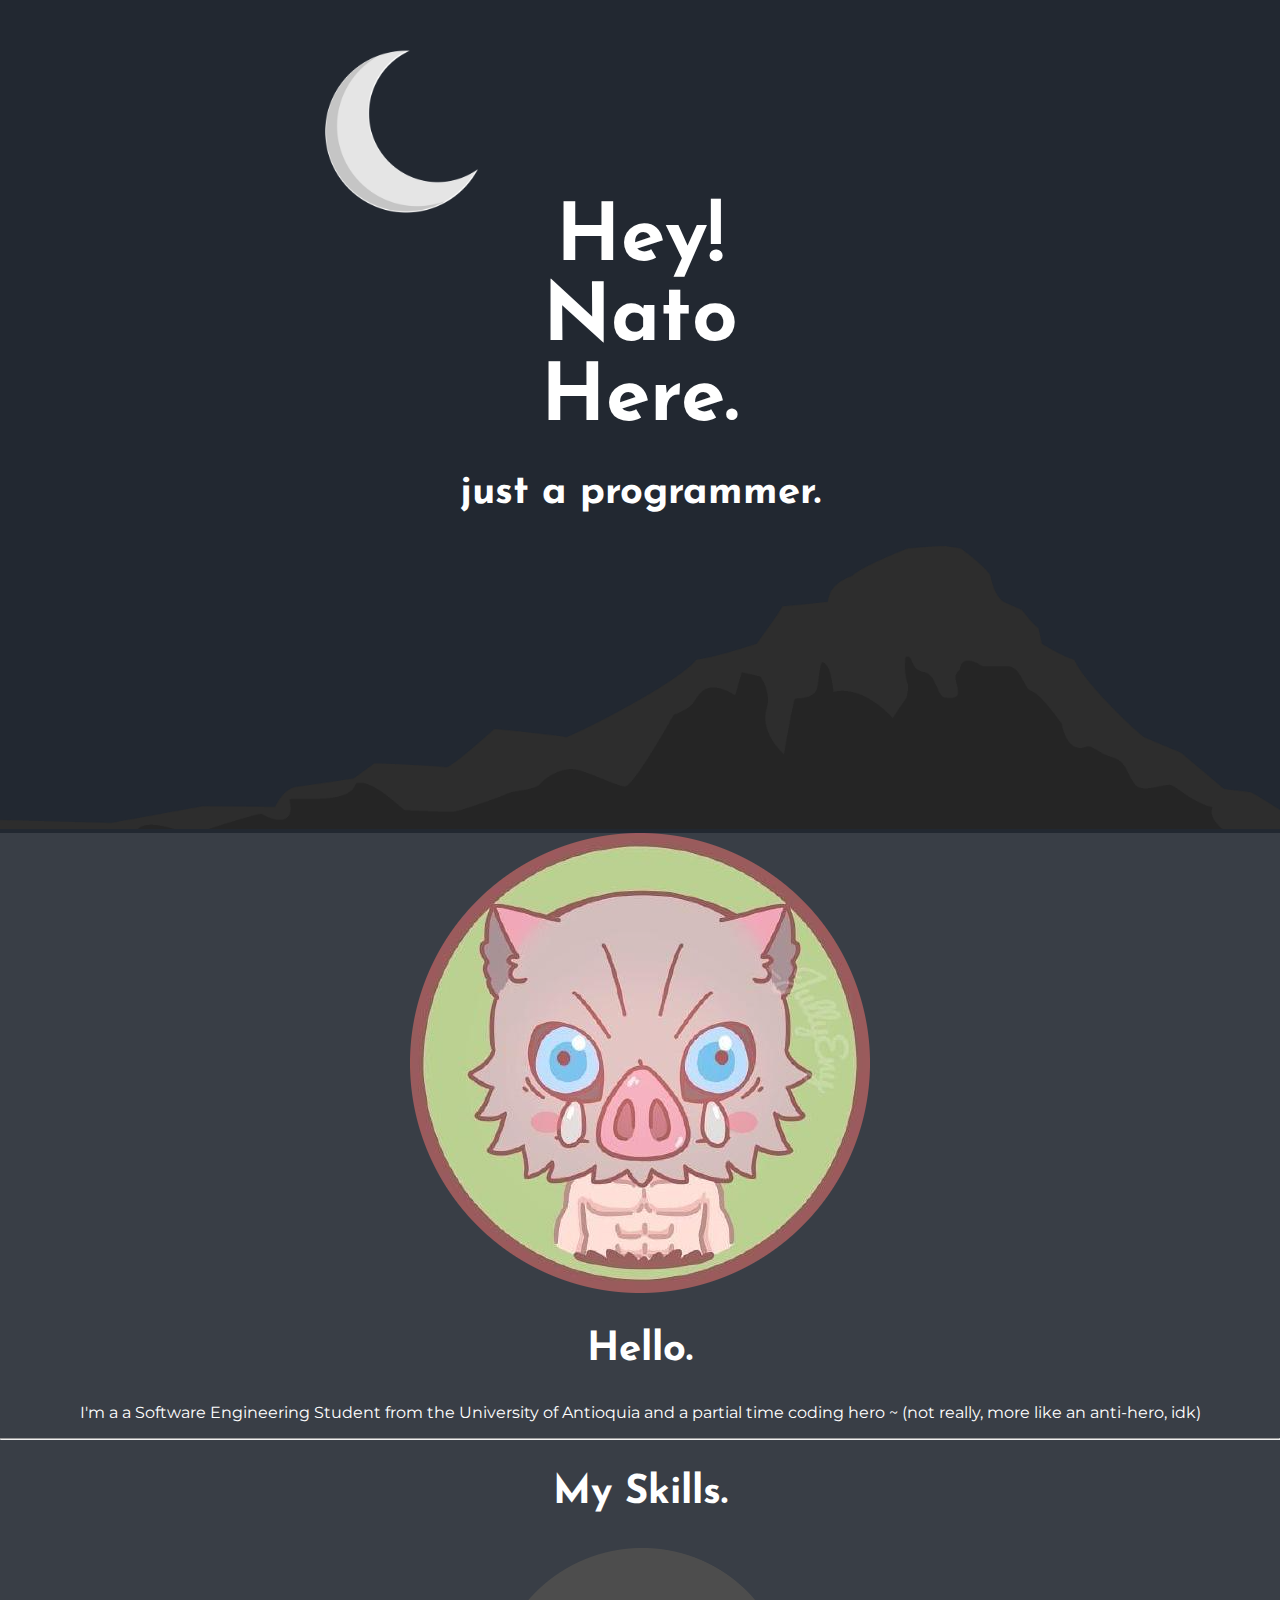
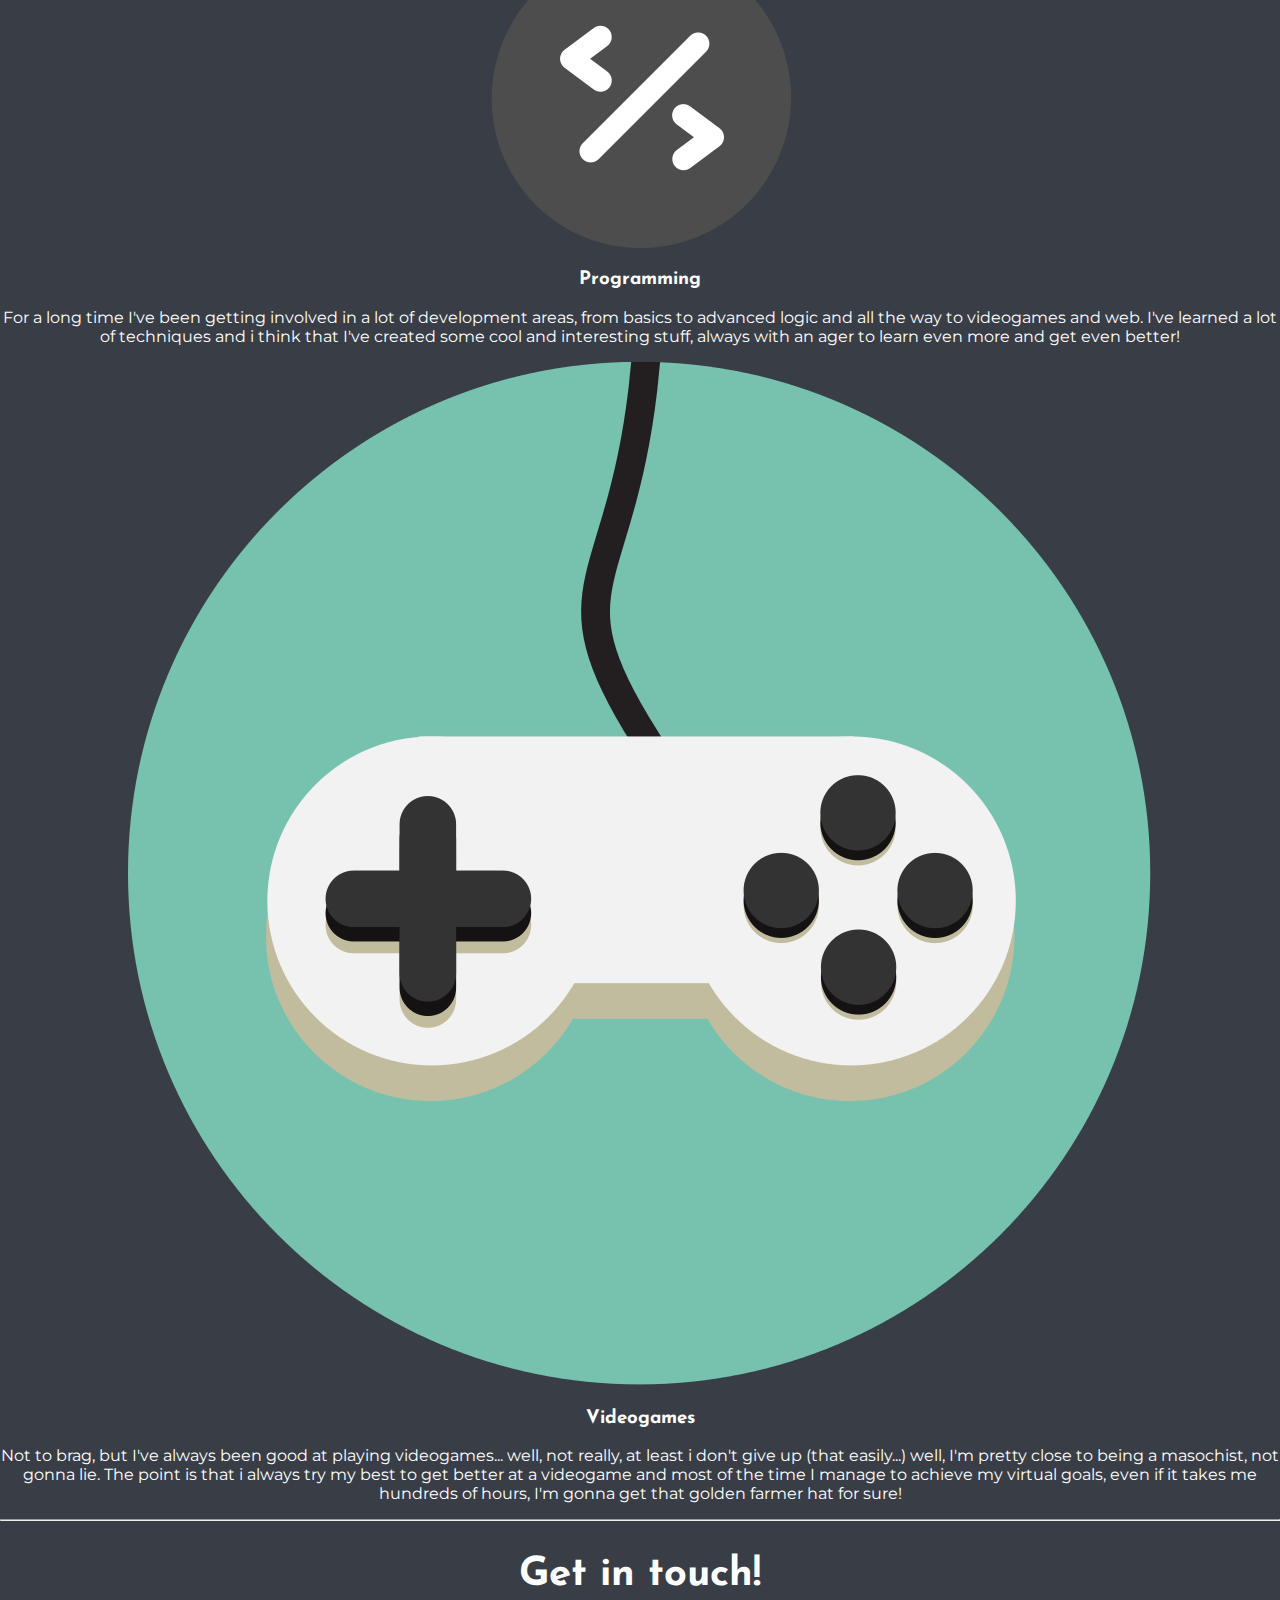
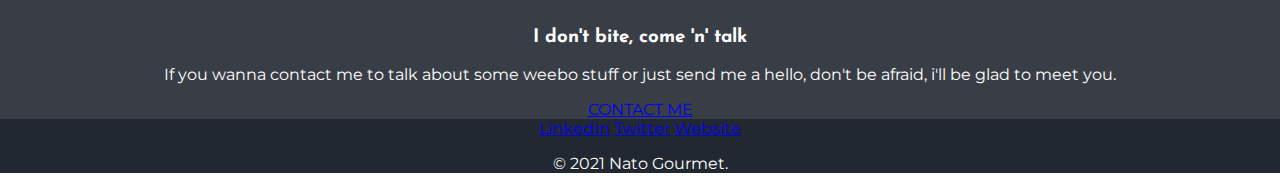
==== 3-css-my-site/index.html @ 1a93873f "3 css" ====
<!DOCTYPE html>
<html lang="en">
  <head>
    <meta charset="UTF-8" />
    <title>Nato Gourmet</title>
    <link rel="stylesheet" href="css/styles.css" />
    <link rel="shortcut icon" href="n.png" type="image/x-icon" />
    <link rel="preconnect" href="https://fonts.googleapis.com" />
    <link rel="preconnect" href="https://fonts.gstatic.com" crossorigin />
    <link
      href="https://fonts.googleapis.com/css2?family=Josefin+Sans&family=Montserrat&display=swap"
      rel="stylesheet"
    />
  </head>
  <body>
    <div class="top-container">
      <img class="moon" src="images/moon.png" alt="" />
      <h1>Hey! Nato Here.</h1>
      <h2>just a programmer.</h2>
      <img class="mountain" src="images/mountain.png" alt="" />
    </div>
    <div class="middle-container">
      <div class="profile">
        <img src="images/pic.png" alt="" />
        <h2>Hello.</h2>
        <p>
          I'm a a Software Engineering Student from the University of Antioquia
          and a partial time coding hero ~ (not really, more like an anti-hero,
          idk)
        </p>
      </div>
      <hr />
      <div class="skills">
        <h2>My Skills.</h2>
        <div class="skill-row">
          <img class="" src="images/code.png" alt="" />
          <h3>Programming</h3>
          <p>
            For a long time I've been getting involved in a lot of development
            areas, from basics to advanced logic and all the way to videogames
            and web. I've learned a lot of techniques and i think that I've
            created some cool and interesting stuff, always with an ager to
            learn even more and get even better!
          </p>
        </div>
        <div class="skill-row">
          <img class="" src="images/videogames.png" alt="" />
          <h3>Videogames</h3>
          <p>
            Not to brag, but I've always been good at playing videogames...
            well, not really, at least i don't give up (that easily...) well,
            I'm pretty close to being a masochist, not gonna lie. The point is
            that i always try my best to get better at a videogame and most of
            the time I manage to achieve my virtual goals, even if it takes me
            hundreds of hours, I'm gonna get that golden farmer hat for sure!
          </p>
        </div>
      </div>
      <hr />
      <div class="contact-me">
        <h2>Get in touch!</h2>
        <h3>I don't bite, come 'n' talk</h3>
        <p>
          If you wanna contact me to talk about some weebo stuff or just send me
          a hello, don't be afraid, i'll be glad to meet you.
        </p>
        <a class="btn" href="mailto:name@email.com">CONTACT ME</a>
      </div>
    </div>

    <div class="bottom-container">
      <a class="footer-link" href="https://www.linkedin.com/">LinkedIn</a>
      <a class="footer-link" href="https://twitter.com/">Twitter</a>
      <a class="footer-link" href="https://www.appbrewery.co/">Website</a>
      <p>© 2021 Nato Gourmet.</p>
    </div>
  </body>
</html>
---- 3-css-my-site/css/styles.css ----
body {
    color: white;
    font-family: 'Montserrat', sans-serif;
    margin: 0;
    text-align: center;
}

h1 {
    margin: 0 auto;
    width: 30%;
    font-family: 'Josefin Sans', sans-serif;
    font-size: 5rem;
}

h2 {
    font-size: 2.5rem;
}

h1, h2, h3 {
    font-family: 'Josefin Sans', sans-serif;
}

.top-container {
    background-color: #222831;
    padding-top: 200px;
}

.middle-container {
    background-color: #393E46;
}

.bottom-container {
    background-color: #222831;
}

.moon {
    height: 200px;
    position: absolute;
    left: 300px;
    top: 20px;
}


.mountain {
    width: 100%;
}
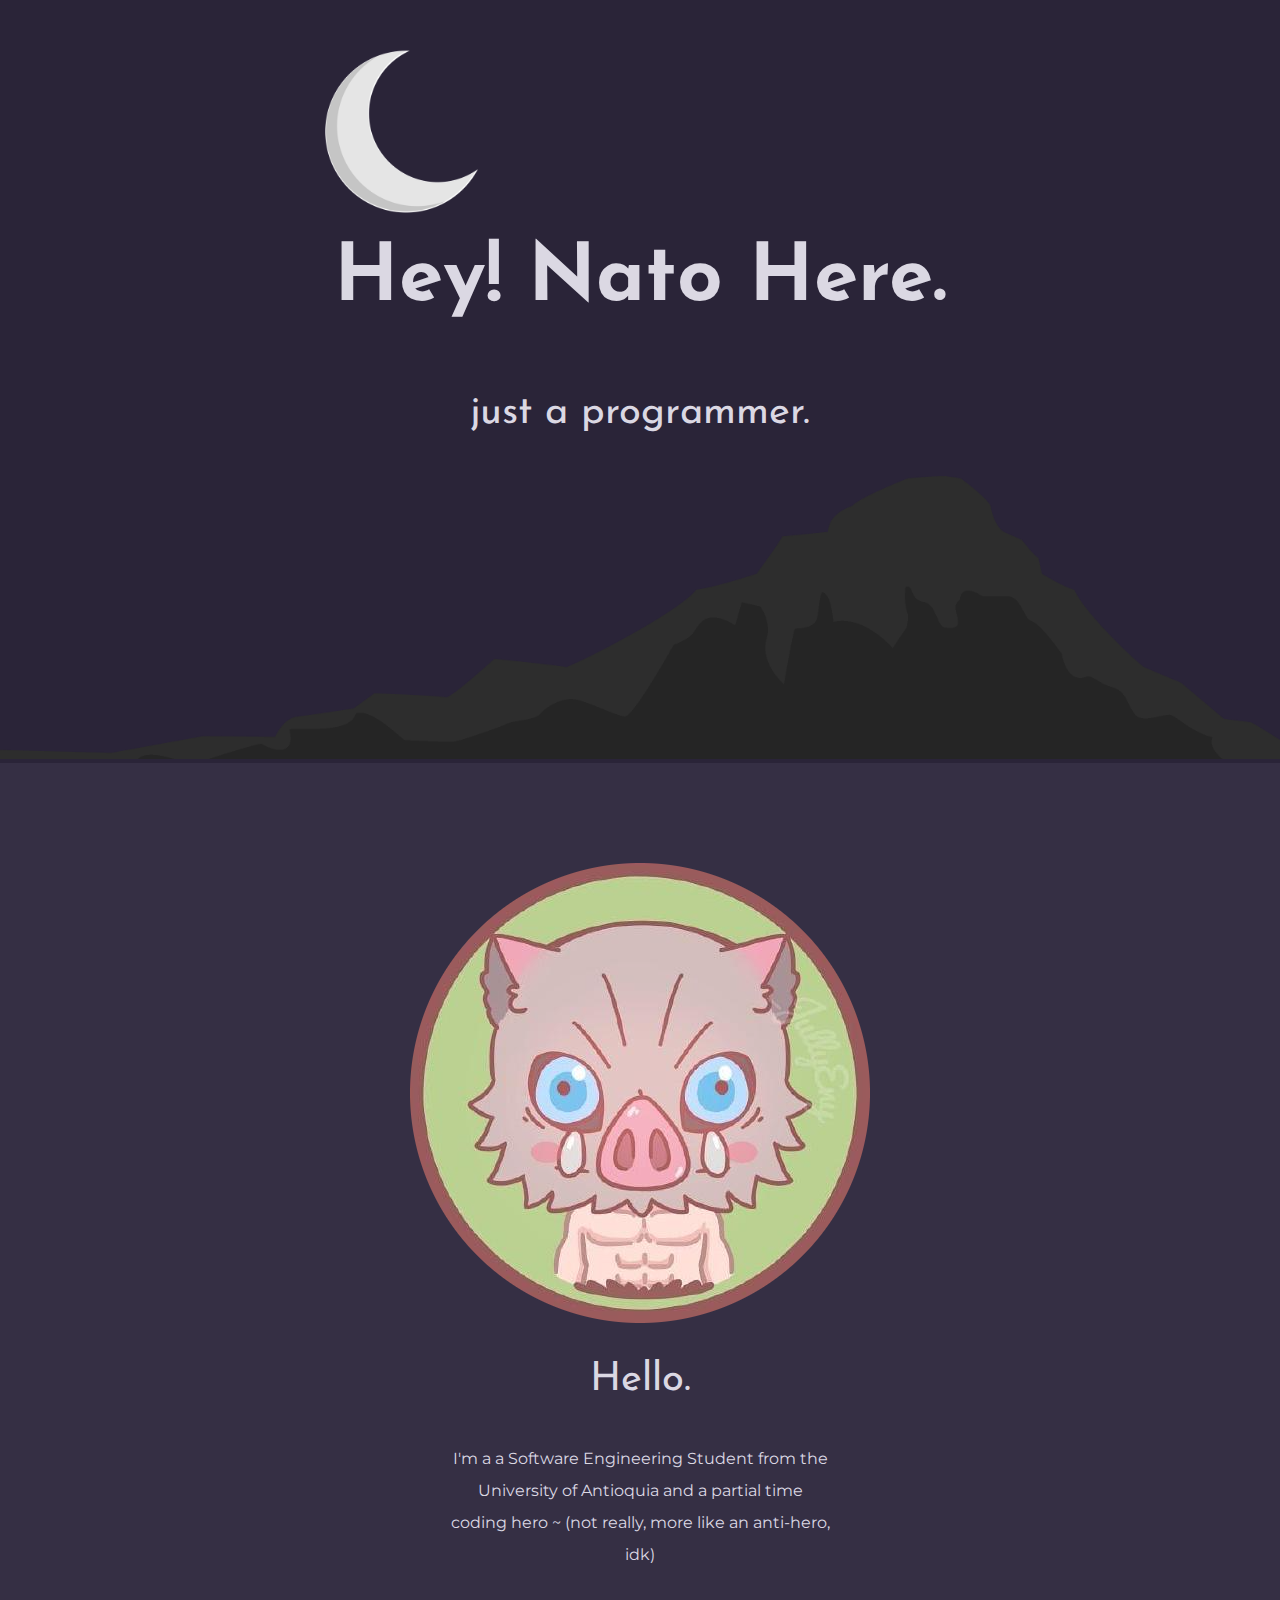
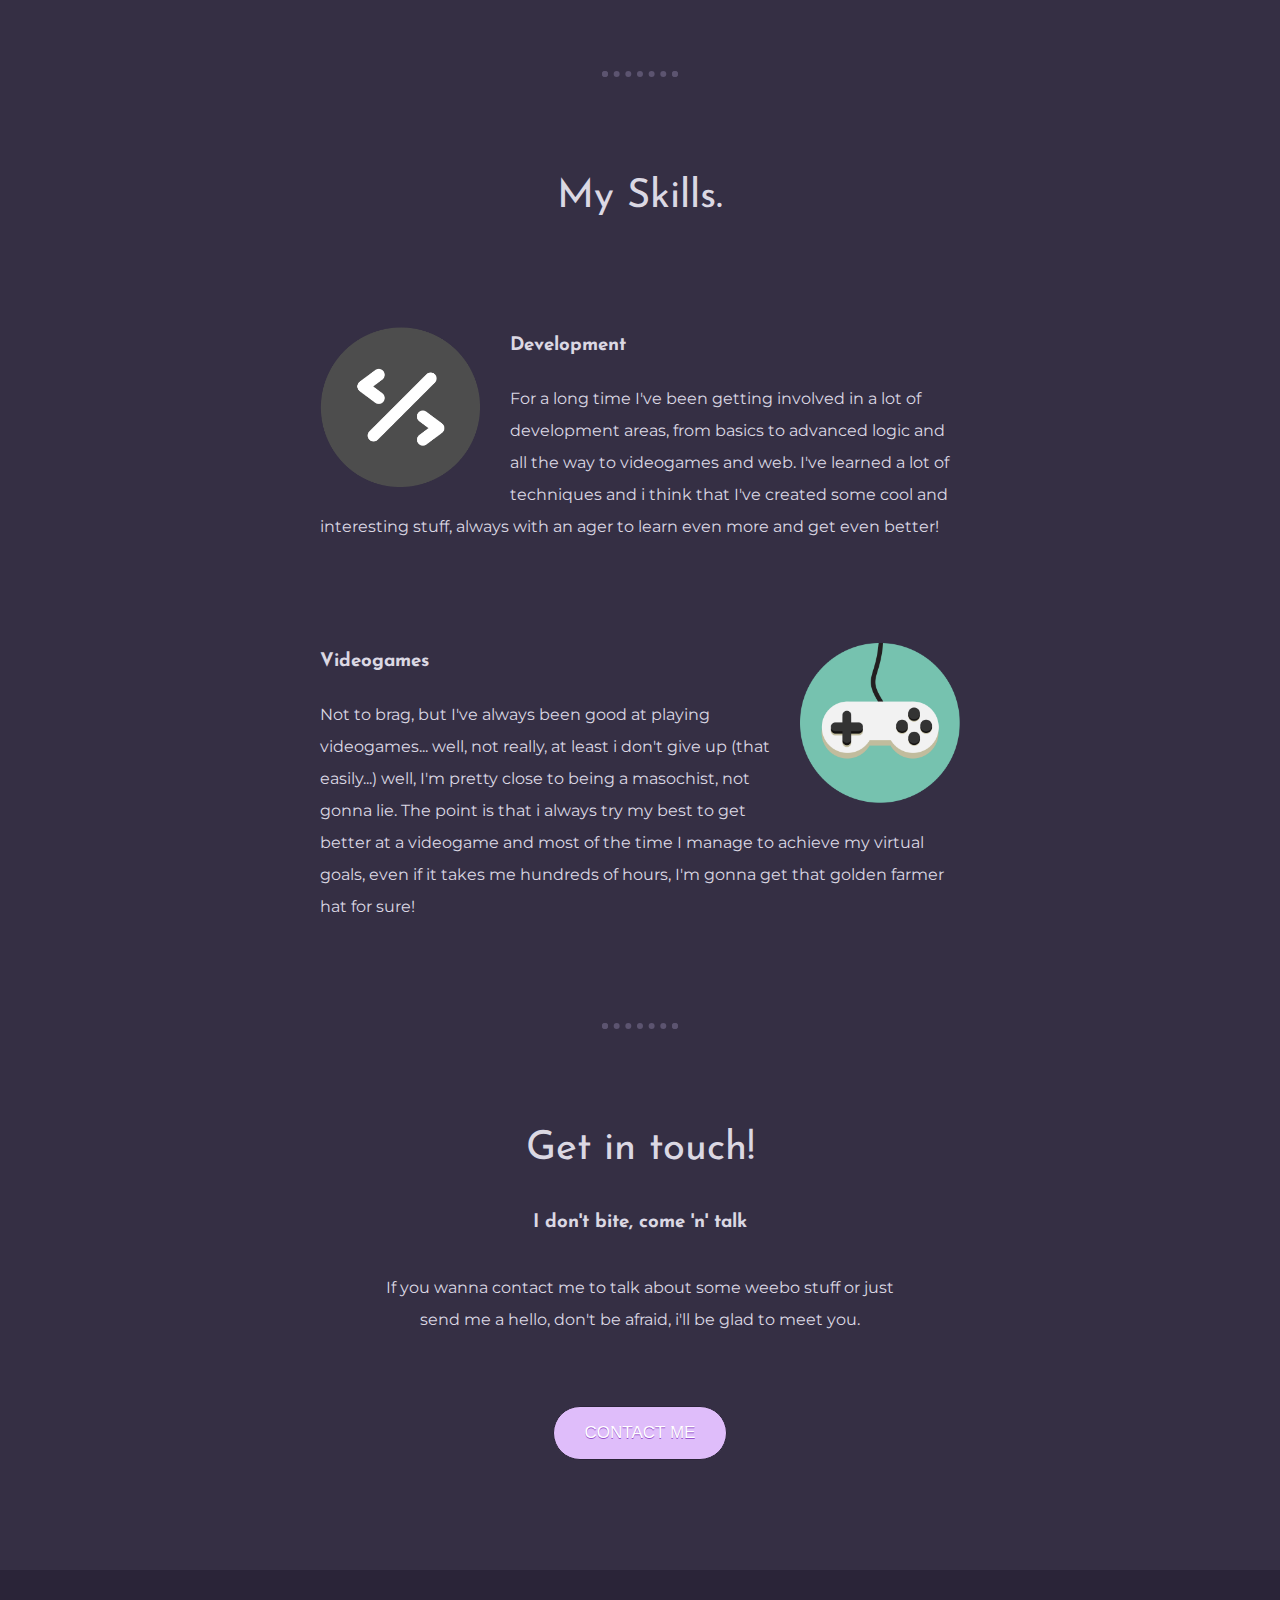
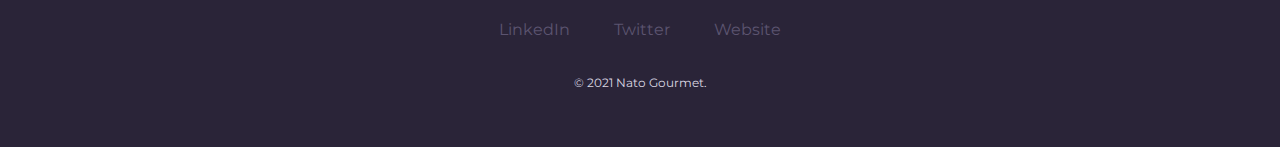
==== commit b08e7bbb: "3-mysite completed" ====
--- a/3-css-my-site/index.html
+++ b/3-css-my-site/index.html
@@ -23,7 +23,7 @@
       <div class="profile">
         <img src="images/pic.png" alt="" />
         <h2>Hello.</h2>
-        <p>
+        <p class="intro">
           I'm a a Software Engineering Student from the University of Antioquia
           and a partial time coding hero ~ (not really, more like an anti-hero,
           idk)
@@ -33,9 +33,9 @@
       <div class="skills">
         <h2>My Skills.</h2>
         <div class="skill-row">
-          <img class="" src="images/code.png" alt="" />
-          <h3>Programming</h3>
-          <p>
+          <img class="code-img" src="images/code.png" alt="" />
+          <h3>Development</h3>
+          <p class="skill-desc">
             For a long time I've been getting involved in a lot of development
             areas, from basics to advanced logic and all the way to videogames
             and web. I've learned a lot of techniques and i think that I've
@@ -44,9 +44,9 @@
           </p>
         </div>
         <div class="skill-row">
-          <img class="" src="images/videogames.png" alt="" />
+          <img class="videogames-img" src="images/videogames.png" alt="" />
           <h3>Videogames</h3>
-          <p>
+          <p class="skill-desc">
             Not to brag, but I've always been good at playing videogames...
             well, not really, at least i don't give up (that easily...) well,
             I'm pretty close to being a masochist, not gonna lie. The point is
@@ -60,7 +60,7 @@
       <div class="contact-me">
         <h2>Get in touch!</h2>
         <h3>I don't bite, come 'n' talk</h3>
-        <p>
+        <p class="contact-message">
           If you wanna contact me to talk about some weebo stuff or just send me
           a hello, don't be afraid, i'll be glad to meet you.
         </p>
@@ -72,7 +72,7 @@
       <a class="footer-link" href="https://www.linkedin.com/">LinkedIn</a>
       <a class="footer-link" href="https://twitter.com/">Twitter</a>
       <a class="footer-link" href="https://www.appbrewery.co/">Website</a>
-      <p>© 2021 Nato Gourmet.</p>
+      <p class="copyright">© 2021 Nato Gourmet.</p>
     </div>
   </body>
 </html>
--- a/3-css-my-site/css/styles.css
+++ b/3-css-my-site/css/styles.css
@@ -1,36 +1,95 @@
 body {
-    color: white;
+    color: #DBD8E3;
     font-family: 'Montserrat', sans-serif;
     margin: 0;
     text-align: center;
 }
 
+a {
+    color: #5C5470;
+    margin: 10px 20px;
+    text-decoration: none;
+}
+
+a:hover {
+    color: #DBD8E3;
+}
+
 h1 {
-    margin: 0 auto;
-    width: 30%;
+    line-height: 2;
     font-family: 'Josefin Sans', sans-serif;
     font-size: 5rem;
+    margin: 0 auto;
+}
+
+h1, h1 {
+    color: #DBD8E3;
 }
 
 h2 {
     font-size: 2.5rem;
+    font-weight: normal;
+    padding-bottom: 10px;
+}
+
+h3 {
+    color: #DBD8E3;
 }
 
 h1, h2, h3 {
     font-family: 'Josefin Sans', sans-serif;
 }
 
+p {
+    line-height: 2;
+}
+
+hr {
+    border: dotted #5C5470 6px;
+    border-bottom: none;
+    width: 5%;
+    margin: 100px auto;
+}
+
+.intro {
+    margin: auto;
+    width: 30%;
+}
+
+.skill-row {
+    line-height: 2;
+    margin: 100px auto 100px auto;
+    width: 50%;
+    text-align: left;
+}
+
+.skill-row > img {
+    width: 25%;
+}
+
+.code-img {
+    float: left;
+    margin-right: 30px;
+}
+
+.videogames-img {
+    float: right;
+    margin-left: 30px;
+}
+
 .top-container {
-    background-color: #222831;
+    background-color: #2A2438;
     padding-top: 200px;
 }
 
 .middle-container {
-    background-color: #393E46;
+    background-color: #352F44;
+    padding: 100px 0;
 }
 
 .bottom-container {
-    background-color: #222831;
+    background-color: #2A2438;
+    padding: 50px 0 20px;
 }
 
 .moon {
@@ -40,7 +99,42 @@
     top: 20px;
 }
 
+.skill-desc {
+
+}
+
+.contact-message {
+    margin: 40px auto 60px;
+    width: 40%;
+}
 
 .mountain {
     width: 100%;
+}
+
+.btn {
+	background-color:#dfbdfa;
+	border-radius:28px;
+	border:1px solid #2A2438;
+	display:inline-block;
+	cursor:pointer;
+	color:#ffffff;
+	font-family:Arial;
+	font-size:17px;
+	padding:16px 31px;
+	text-decoration:none;
+	text-shadow:0px 1px 0px #9752cc;
+}
+.btn:hover {
+	background-color:#bc80ea;
+}
+.btn:active {
+	position:relative;
+	top:1px;
+}
+
+.copyright {
+    font-size: 0.75rem;
+    color: #DBD8E3;
+    padding: 20px 0;
 }